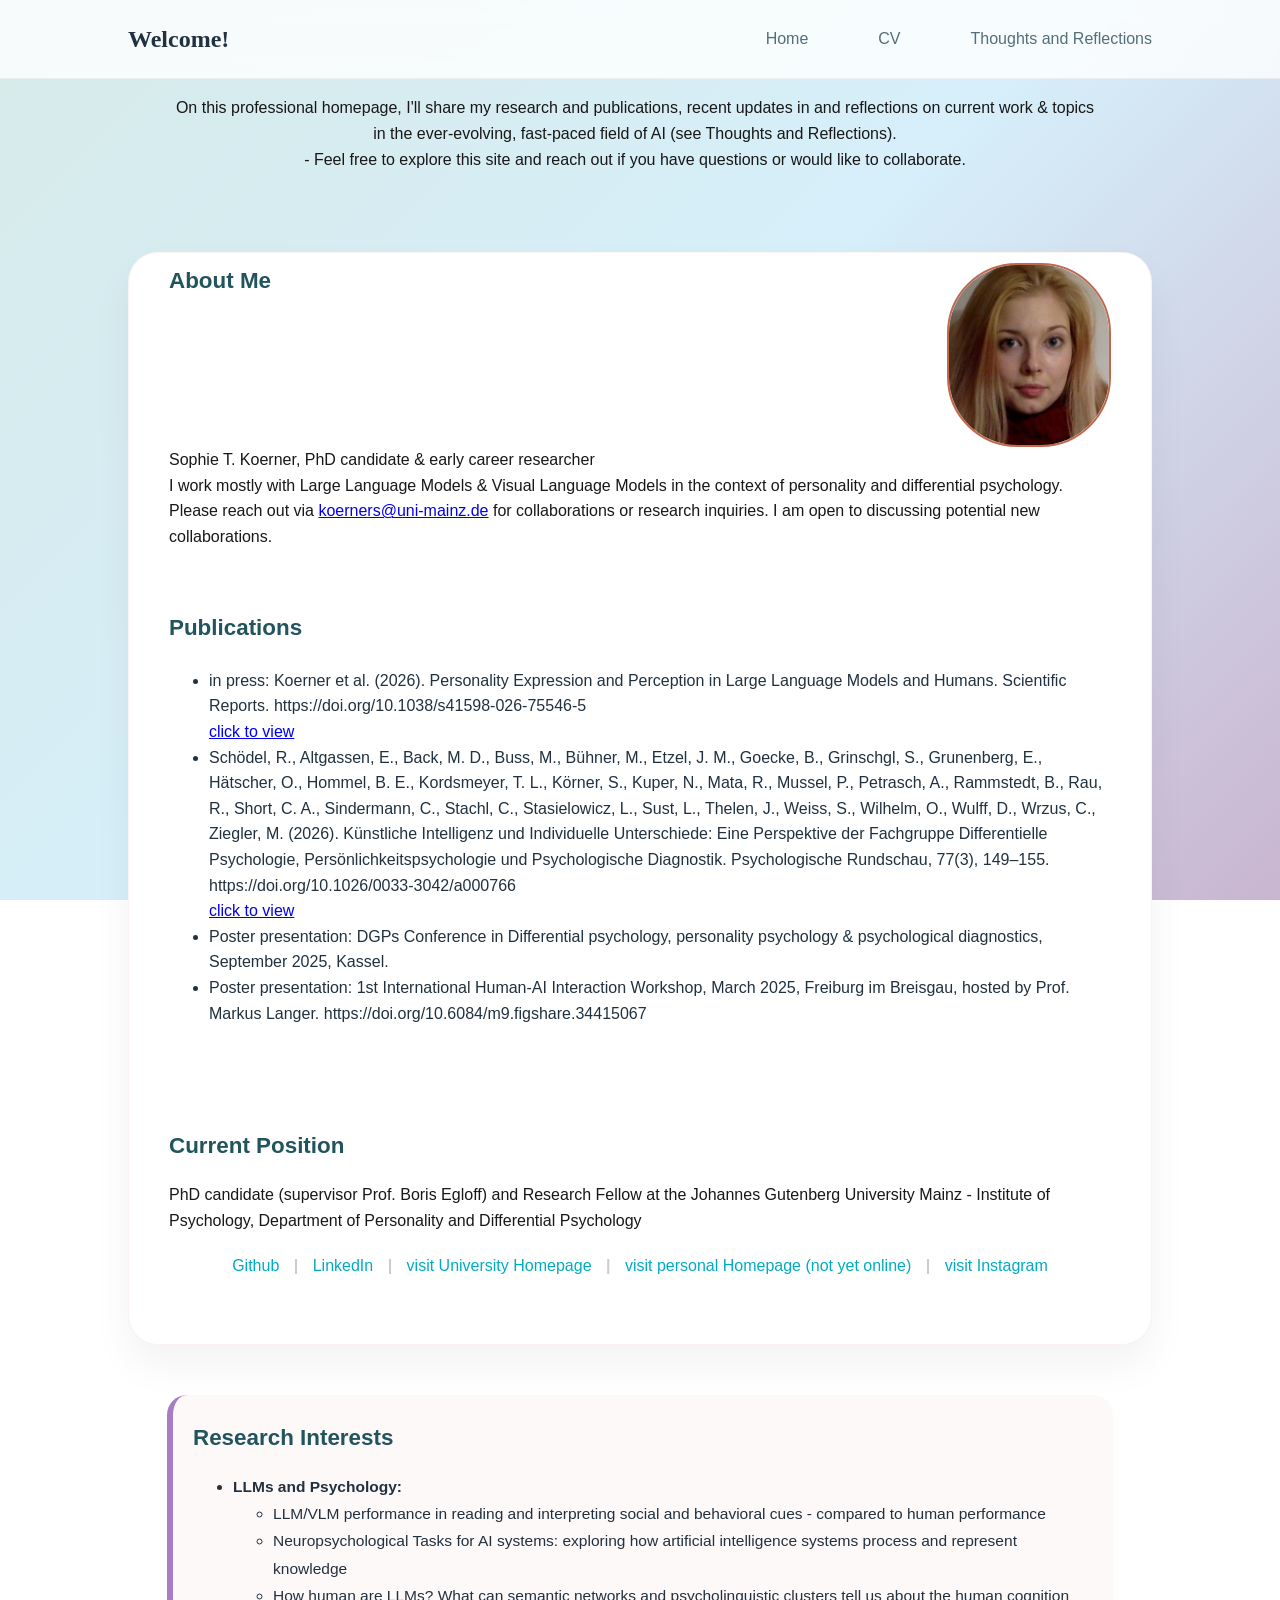
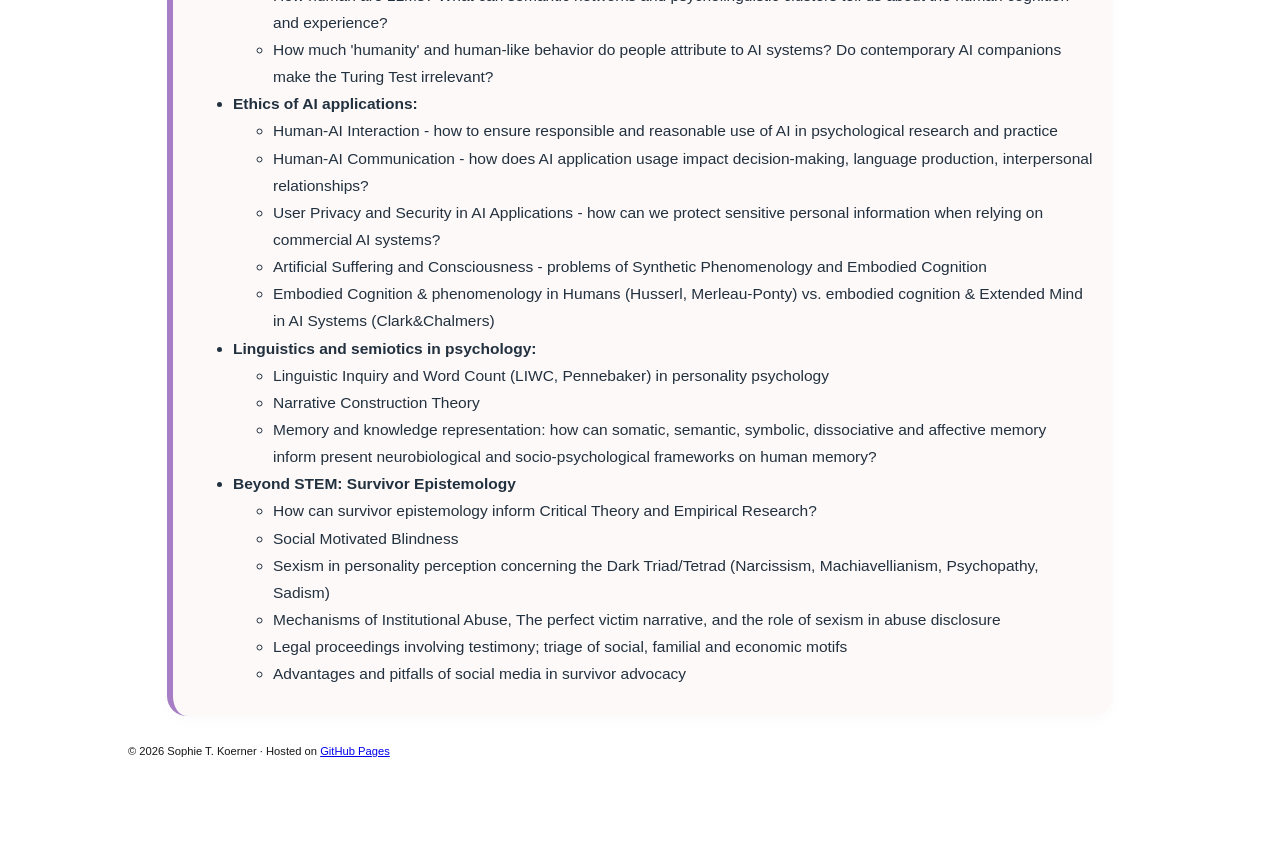
==== index.html @ 5c8da862 "Move footer inside the main container div" ====
<!doctype html>
<html lang="en">
<head>
    <link rel="stylesheet" href="style.css">
	<meta charset="utf-8">
	<meta name="viewport" content="width=device-width, initial-scale=1">
	<title>Vita</title>
</head>

<body>
	<nav class="navbar">
    <div class="nav-logo">Welcome!</div>
    <ul class="nav-links">
        <li><a href="index.html">Home</a></li>
        <li><a href="cv.html">CV</a></li>
        <li><a href="blog.html">Thoughts and Reflections</a></li>
    </ul>
</nav>

<p>On this professional homepage, I'll share my research and publications, recent updates in and reflections on current work & topics <br>
     in the ever-evolving, fast-paced field of AI (see Thoughts and Reflections).<br>
		- Feel free to explore this site and reach out if you have questions or would like to collaborate.</p>



<div class="hero-section">
  <div class="my-card">

    <!-- Zeile: "About Me" links, Foto rechts -->
    <div class="about-header">
      <h2>About Me</h2>
      <img src="images/passfoto2020.jpg" alt="Picture Sophie T. Koerner" class="profile-pic">
    </div>

    <!-- Text klebt direkt unter dem Foto -->
    <p class="about-text">
      Sophie T. Koerner, PhD candidate &amp; early career researcher<br>
      I work mostly with Large Language Models & Visual Language Models in the
      context of personality and differential psychology. Please reach out via
      <a href="mailto:koerners@uni-mainz.de">koerners@uni-mainz.de</a> for collaborations or
      research inquiries. I am open to discussing potential new collaborations.
    </p>



<div class="hero-flex">

 <!--<tiny-text> Note: for personal and artistic endeavors, see my personal website (link below) <tiny-text> </p> -->
		</div>
	</p>
	<!-- Hyperlinks with URLs -->
	 <h3>Publications</h3>
        <ul>
            <li>in press: Koerner et al. (2026). Personality Expression and Perception in Large Language Models and Humans. Scientific Reports. https://doi.org/10.1038/s41598-026-75546-5 </li><a href="https://doi.org/10.1038/s41598-026-75546-5"> click to view</a>
            <li>Schödel, R., Altgassen, E., Back, M. D., Buss, M., Bühner, M., Etzel, J. M., Goecke, B., Grinschgl, S., Grunenberg, E., Hätscher, O., Hommel, B. E., Kordsmeyer, T. L., Körner, S., Kuper, N., Mata, R., Mussel, P., Petrasch, A., Rammstedt, B., Rau, R., Short, C. A., Sindermann, C., Stachl, C., Stasielowicz, L., Sust, L., Thelen, J., Weiss, S., Wilhelm, O., Wulff, D., Wrzus, C., Ziegler, M. (2026). Künstliche Intelligenz und Individuelle Unterschiede: Eine Perspektive der Fachgruppe Differentielle Psychologie, Persönlichkeitspsychologie und Psychologische Diagnostik. Psychologische Rundschau, 77(3), 149–155. https://doi.org/10.1026/0033-3042/a000766</li><a href="https://doi.org/10.1026/0033-3042/a000766"> click to view</a>
			<li>Poster presentation: DGPs Conference in Differential psychology, personality psychology & psychological diagnostics, September 2025, Kassel.</li>
	        <li>Poster presentation: 1st International Human-AI Interaction Workshop, March 2025, Freiburg im Breisgau, hosted by Prof. Markus Langer. https://doi.org/10.6084/m9.figshare.34415067</li>
    </ul>

          <element class="hero-section">
            <h2>Current Position</h2>
            <p>PhD candidate (supervisor Prof. Boris Egloff) and Research Fellow at the Johannes Gutenberg University Mainz - Institute of Psychology, Department of Personality and Differential Psychology</p>
     <div class="social-links">
	 <a href="https://github.com/sophstudies">Github</a>
     <span class="separator">|</span>
	 <a href="https://de.linkedin.com/in/sophie-körner-10763835b">LinkedIn</a>
     <span class="separator">|</span>
	 <a href="https://www.ppd.psychologie.uni-mainz.de/personen/sophie-koerner/">visit University Homepage</a>
     <span class="separator">|</span>
	 <a href="personalMM.html">visit personal Homepage (not yet online)</a>
     <span class="separator">|</span>
	<a href="https://www.instagram.com/soph_t.k/">visit Instagram</a>
    </div>
		</div>
            <div class="section-3">
    <h2>Research Interests</h2>
    <ul>
        <!-- ITEM 1 -->
        <li>
            <strong>LLMs and Psychology:</strong>
            <ul>
                <li>LLM/VLM performance in reading and interpreting social and behavioral cues - compared to human performance</li>
                <li>Neuropsychological Tasks for AI systems: exploring how artificial intelligence systems process and represent knowledge</li>
                <li>How human are LLMs? What can semantic networks and psycholinguistic clusters tell us about the human cognition and experience?</li>
                <li>How much 'humanity' and human-like behavior do people attribute to AI systems? Do contemporary AI companions make the Turing Test irrelevant?</li>
            
                </li> <!-- This closes the "LLMs and Psychology" item AFTER the sub-list -->
            </ul>
        <!-- ITEM 2 -->
        <li>
            <strong>Ethics of AI applications:</strong>
            <ul>
                <li>Human-AI Interaction - how to ensure responsible and reasonable use of AI in psychological research and practice</li>
                <li>Human-AI Communication - how does AI application usage impact decision-making, language production, interpersonal relationships?</li>
                <li>User Privacy and Security in AI Applications - how can we protect sensitive personal information when relying on commercial AI systems?</li>
                <li>Artificial Suffering and Consciousness - problems of Synthetic Phenomenology and Embodied Cognition</li>
                <li>Embodied Cognition & phenomenology in Humans (Husserl, Merleau-Ponty) vs. embodied cognition & Extended Mind in AI Systems (Clark&Chalmers)</li>

            </ul>
        </li>

        <!-- ITEM 3 -->
        <li>
            <strong>Linguistics and semiotics in psychology:</strong>
            <ul>
                <li>Linguistic Inquiry and Word Count (LIWC, Pennebaker) in personality psychology</li>
                <li>Narrative Construction Theory</li>
                <li>Memory and knowledge representation: how can somatic, semantic, symbolic, dissociative and affective memory inform present neurobiological and socio-psychological frameworks on human memory?</li>
            
            </ul>
        </li>

        <!-- ITEM 3 -->
        <li>
            <strong>Beyond STEM: Survivor Epistemology</strong>
            <ul>
                <li>How can survivor epistemology inform Critical Theory and Empirical Research?</li>
                <li>Social Motivated Blindness</li>
                <li>Sexism in personality perception concerning the Dark Triad/Tetrad (Narcissism, Machiavellianism, Psychopathy, Sadism)</li>
                <li>Mechanisms of Institutional Abuse, The perfect victim narrative, and the role of sexism in abuse disclosure</li>
                <li>Legal proceedings involving testimony; triage of social, familial and economic motifs</li>
                <li>Advantages and pitfalls of social media in survivor advocacy</li>
            </ul>
        </li>
    </ul>
</div>
	<footer>
  <p class="tiny">© 2026 Sophie T. Koerner · Hosted on <a href="https://pages.github.com" target="_blank">GitHub Pages</a></p>
</footer>
</div>
</body>
</html>
---- style.css ----
/* Global Setup */
body {
    margin: 0;
    padding: 0;
    text-align: justify;
    font-family: 'Inter', 'Segoe UI', Roboto, sans-serif;
    /* because we want a bright, professional, soft gradient */
    background: linear-gradient(135deg, #d7eae9 0%, #d6effa 50%, #c9b5d0 100%);
    background-attachment: fixed;
    color: #22313f;
    line-height: 1.6;
}
/* The Navbar Container */
.navbar {
    display: flex;
    justify-content: space-between;/* logo on left, links on tzhe right */
    align-items: center;
    padding: 20px 10%;
    background: rgba(255, 255, 255, 0.8);
    backdrop-filter: blur(10px);
    position: sticky;/* Keep menu at top when scroll */
    top: 0;
    z-index: 1000;
    border-bottom: 1px solid rgba(0,0,0,0.05);
}


.nav-logo {
    font-family: 'Georgia', serif;
    font-size: 1.5rem;
    font-weight: bold;
}

/* Homebar, the Links-List */

.nav-links {
    list-style: none;/* removes bullet points */
    display: flex;/* makes list horizontal */
    gap: 50px;
}

.nav-links a {
    text-decoration: none;
    color: #546e7a;
    font-weight: 500;
    transition: color 0.3s;/* make hover-color-change smooth */
}

.nav-links a:hover {
    color: #00acc1; /* bright turquoise accent */
}
.nav-links {
    list-style: none; /* removes bullet points */
    display: flex;    /* makes list horizontal */
    margin: 0;
    padding: 0;
}

.nav-links li {
    margin-left: 20px;
}

h1 {
    color: #1c2f41;
    font-size: 1.5rem;
    text-align: center;
    margin-bottom: 10px;
    margin-right: 10px
}

p {
    font-size: 1.0rem;
    color: #191717;
    text-align: center;
    margin-bottom: 10px;
    margin-right: 10px
}
/* The Main >Hero Section< ("Vita"Introduction) */
.hero-section {
    text-align: left;
    padding: 70px 10%;
}
.hero-section p {
    font-size: 0.8 rem;
    color: #191717;
    text-align: left;
    margin-bottom: 10px;
    margin-right: 10px
}
.hero-section tiny-text {
    text-align: left;
    font-size: 0.7rem;
    font-style: italic; /* use px for exact size or 0.7rem for relative size */
    color: #544848;     /* Optional: making it lighter often helps small text look better-not a must */
}
.hero-section h1 {
    font-size: 3.5rem;
    font-family: 'Georgia', serif;
    text-align: left;
    color: #392879; /* deep Violet-Blue */
    margin-bottom: 10px;
}

.hero-section .subtitle {
    font-size: 1.4rem;
    color: #455a64;
    margin-bottom: 40px;
    font-weight: 300;
}

/* The Professional Card (my own Home Card) */
.my-card {
    background: white;
    position: relative;          /* Bezugsrahmen – ergänzen */
    max-width: 1000px;
    margin: 0 auto 50px auto; /*centered for->main focus<- */
    padding: 40px;
    border-radius: 30px;
    box-shadow: 0 20px 40px rgba(0,0,0.05,0.05);
    border: 1px solid rgba(250, 239, 239, 0.8);
    text-align: left;
}

.social-links {
    text-align: center;
    margin-top: 20px;
}
.social-links a {
    text-decoration: none;
    margin: 0 10px;
    color: #00acc1;
}
.separator {
    color: #ccc;
    font-weight: bold;
}

/* Section Headings (ie "Curriculum Vitae") */
h2 {
    font-size: 1.4rem;
    color: #134953f0; /* turquoise dark */
    text-align: left;
    margin-top: 60px;
}
h3 {
    font-size: 1.4rem;
    color: #134953f0; /* turquoise dark */
    text-align: left;
    margin-top: 60px;
}




/* CV Lists + Sections */
.section {
    background: rgba(254, 245, 245, 0.6);
    background-image: radial-gradient(to bottom, rgba(254, 245, 245, 0.6), #f0bd9d);
    max-width: 900px;
    margin: 10px auto;
    padding: 12px 20px;       /* REDUCED: First number (12px) fixes the top/bottom empty space */
    text-align: left;
    border-radius: 20px;
    border-left: 6px solid #a77ec6; 
    box-shadow: 0 5px 15px rgba(0,0,0,0.02);
    font-size: 0.95rem;       /* SMALLER: Makes text slightly smaller */
    line-height: 1.3;         /* TIGHTER: Reduces the gap between lines of text */
}

.section-2 {
    background: rgba(238, 232, 231, 0.509);
    max-width: 900px;
    margin: 10px auto;
    padding: 12px 20px;       /* REDUCED: Matches section for consistency */
    text-align: left;
    border-radius: 20px;
    border-left: 6px solid #d6c0e7; 
    box-shadow: 0 5px 15px rgba(0,0.07,0.07,0.07);
    font-size: 0.95rem;       /* SMALLER: Matches section */
    line-height: 1.4;         /* TIGHTER: Matches section */
}

.section-3 {
    background: rgba(254, 245, 245, 0.6);
    background-image: radial-gradient(to bottom, rgba(237, 212, 209, 0.629), #9f5d41);
    max-width: 900px;
    margin: 10px auto;
    padding: 13px 20px;       /* REDUCED: First number (13px) fixes the top/bottom empty space */
    text-align: left;
    border-radius: 20px;
    border-left: 6px solid #a77ec6; 
    box-shadow: 0 5px 15px rgba(0,0,0,0.02);
    font-size: 0.97rem;       /* SMALLER: Makes text slightly smaller */
    line-height: 1.75;         /* TIGHTER: Reduces the gap between lines of text */
}

/* This targets lists in BOTH section and section-2 */
.section li, .section-2 li {
    padding: 5px 0;           /* REDUCED: Changes 10px to 5px to stop lists from feeling "blown out" */
    border-bottom: 1px solid rgba(0,0,0,0.05);
    color: #333;
}

.section li:last-child, .section-2 li:last-child, section-3 li:last-child {
    border-bottom: none;
}

/* CV sections top-space fixed: remove default top spacing from headings inside sections */
.section h1, .section h2, .section h3, .blog-post h1, .blog-post h2, .blog-post h3,
.section-2 h1, .section-2 h2, .section-3 h2, .section-2 h3, .blog-date p {
    margin-top: 10px;           /* reduces the empty space at the very top */
    padding-top: 0;          /* Ensures NO extra padding is sneaking in */
    margin-bottom: 10px;     /* keeps a small, clean gap, before the text starts */
}

/* Professional Buttons */
.btn-primary {
    background-color: #00acc1; /* turquoise */
    color: white;
    padding: 12px 25px;
    border-radius: 50px;
    text-decoration: none;
    font-weight: bold;
    display: inline-block;
    transition: transform 0.2s, box-shadow 0.2s;
    box-shadow: 0 4px 15px rgba(0, 172, 193, 0.3);
}

.btn-primary:hover {
    transform: translateY(-3px);
    box-shadow: 0 6px 20px rgb(255, 255, 255);
}
.profile-pic {
    width: 140px;           /* fixed size */
    height: 140px;          /* keep height + width the same for a perfect circle */
    flex-shrink: 0;          /* CRITICAL: Stops the image from becoming an oval/squashed */
    object-fit: cover;      /* prevents the image from stretching */
    border-radius: 50%;     /* makes the image a perfect neat circle! */
    border: 2.5px solid #ac6648;
    margin-left: auto;  /*  shoves pic Bild to the right */
    align-self: flex-start;  /* Klebt das Bild oben fest */
}




.profile-container {
    display: flex;
    flex-direction: row;     /* Ensures side-by-side layout */
    align-items: flex-start; /* Aligns image to the top */
    gap: 30px;               /* Space between image and text */
    width: 100%;             /* Prevents the container from breaking the card */
}


.profile-text {
    flex: 1;                 /* Tells the text to take up the remaining space */
    min-width: 0;            /* Prevents the text from pushing the box wider than the screen */
}

/* The Main Card Container */
.cv-card {
    background-color: rgba(251, 214, 202, 0.756);
    background-image: radial-gradient(to bottom, #e7c5be, #f59e79);
    width: 90%;           /* Takes up 80% of the screen width */
    max-width: 1300px;    /* But stops growing once it hits 1300px */
    padding: 40px;
    border-radius: 20px;
    box-shadow: 0 10px 30px rgba(8, 8, 8, 0.367);
    text-align: left;
}

/*  Main Name */
.cv-card h1 {
    font-size: 1.5rem;
    text-align: left;
    font-family: 'Arial', sans-serif; /*classic! */
    margin-bottom: 0;
}

.subtitle {
    text-align: center;
    font-family: Arial, sans-serif;
    color: gray;
    margin-bottom: 30px;
}

/* Subheaders (Education, Skills, etc etc.) */
.cv-card h3 {
    font-family: 'Trebuchet MS', sans-serif; /* modern, clean sans-serif font */
    color: #2c3e50;
    border-bottom: 2px solid #eee;
    padding-bottom: 5px;
    margin-top: 20px;
}

/* The Lists */
.cv-card ul {
    padding-left: 20px; /* + space for the bullets */
}

/* Targets ONLY the list items inside the nested list */
.cv-card ul ul li {
    font-size: 0.7rem;      /*  +sub-points slightly smaller */
    color: #776f6f;            /* + sub-points a lighter grey */
    font-style: italic;     /* +sub-points italic, for visual contrast */
    margin-bottom: 4px;
    scroll-margin-left: 4px;
}
.cv-card li {
    font-family: 'Verdana', sans-serif; /* readable font for lists! */
    font-size: 0.9rem;
    color: #1e1313;
    margin-bottom: 8px;
}

.tiny-text {
    font-size: 17px; /* use px for exact size or 0.7rem for relative size */
    color: #544848;     /* Optional: making it lighter often helps small text look better-not a must */
}
/*BLOG */
.blog-container {
    max-width: 800px;
    margin: 40px auto;
    padding: 0 20px;
}

.blog-post {
    background-color: rgb(229, 196, 196);
    background-image: radial-gradient(to bottom, #aa5d4e, #e3c58e);
    padding: 20px;
    border-radius: 10px;
    box-shadow: 0 4px 10px rgba(10, 6, 6, 0.316);
    margin-bottom: 30px;
}

.blog-date {
    font-size: 0.8rem;
    color: rgb(73, 72, 72);
    margin-bottom: 10px;
    text-align: right
}
.blog-date p, blog-post h2 {
    margin-top: 1px;           /* reduces the empty space at the very top */
    padding-top: 0;          /* Ensures NO extra padding is sneaking in */
    margin-bottom: 10px;     /* keeps a small, clean gap, before the text starts */
}
/* CV uses section and cv-card multiple times and references image */


/* ============================================================
   ABOUT ME – Foto neben der Überschrift, Text ohne Abstand
   ============================================================ */

/* Zeile: Überschrift links, Foto rechts */
.about-header {
  display: flex;
  justify-content: space-between;
  align-items: flex-start;
  gap: 40px;
  margin: 0;
  padding: 0;
  margin-top: -30px;           /* <- HIER: Zeile nach oben ziehen */
}


.about-header h2 {
  margin: 0;
  padding: 0;
  flex: 1 1 auto;
}

/* Größeres, abgerundet-rechteckiges Porträt */
.profile-pic {
  display: block;
  flex: 0 0 auto;
  width: 160px;              /* war ~280px im Kreis → jetzt größer */
  height: 180px;             /* Hochformat statt Quadrat */
  object-fit: cover;         /* schneidet zu, verzerrt nicht */
  border-radius: 70px;       /* Rechteck mit runden Ecken statt Kreis */
  border: 2px solid #c1694f;
  margin: 0;                 /* kein Abstand zum Text darunter */
}

/* Text sitzt direkt unter dem Foto */
.my-card .about-text {
  margin: 0;                 /* schlägt .hero-section p {margin-bottom:10px} */
  padding: 0;
  text-align: left;
  line-height: 1.6;
}
.tiny {
  font-size: 0.7rem;
  color: #aaa;
  text-align: center;
  padding: 1rem 0;
}
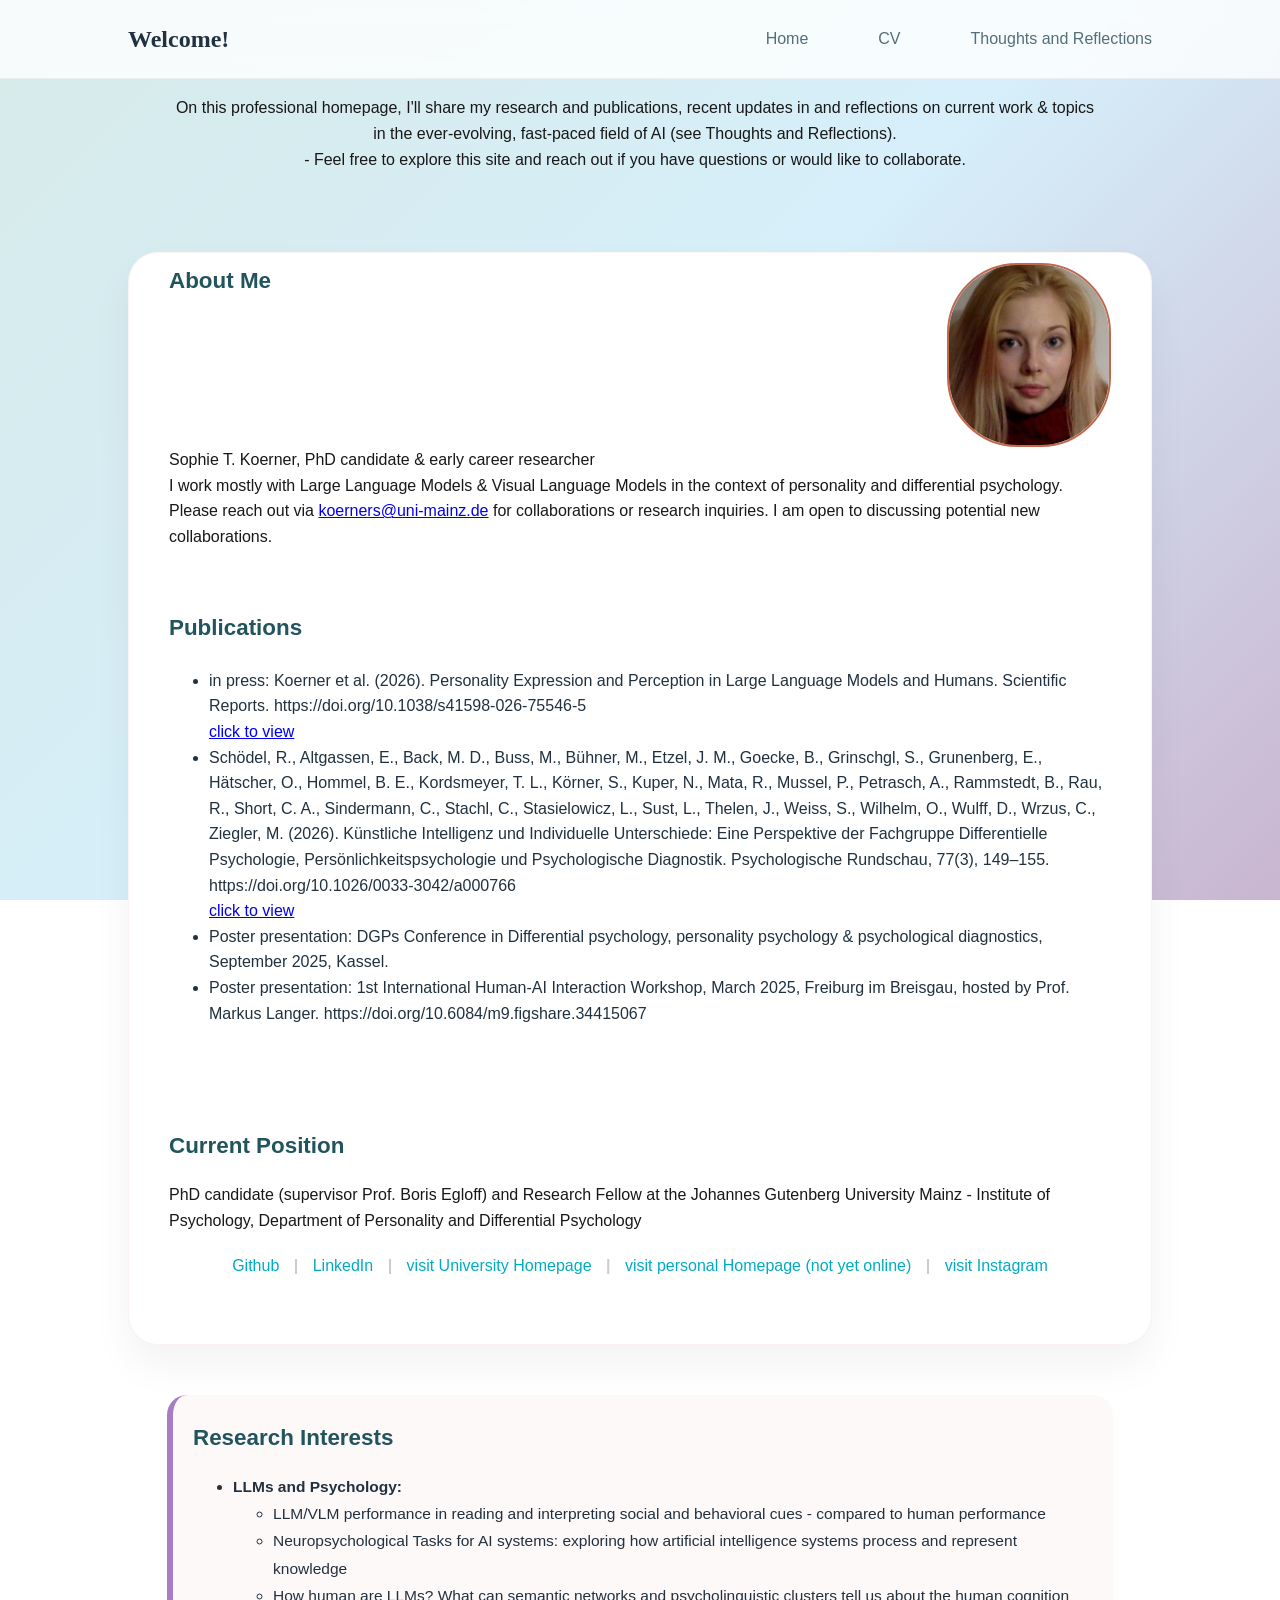
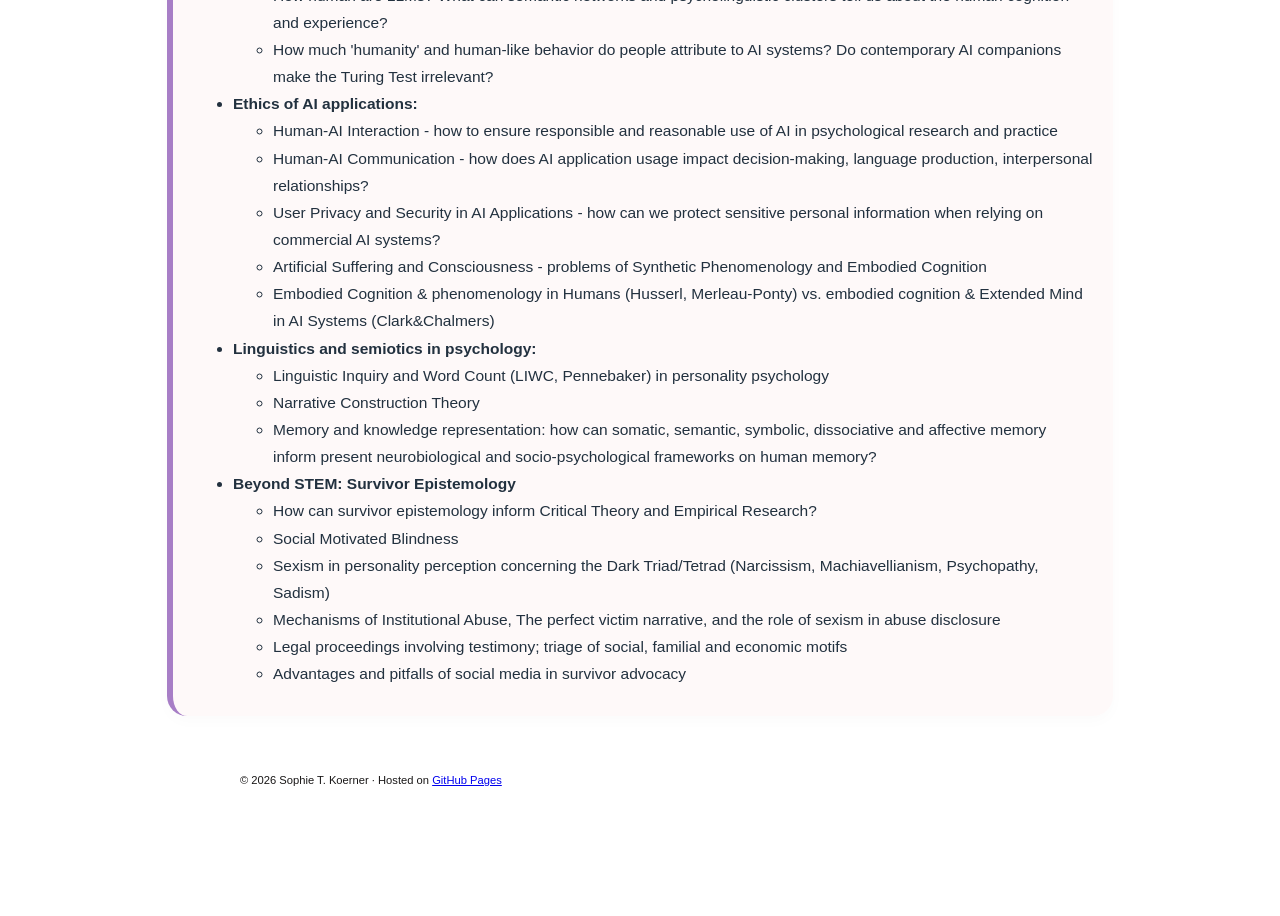
==== commit 2c31a0cc: "Wrap footer in a blog container div" ====
--- a/index.html
+++ b/index.html
@@ -124,9 +124,11 @@
         </li>
     </ul>
 </div>
-	<footer>
+	<div class ="blog-container">
+		<footer>
   <p class="tiny">© 2026 Sophie T. Koerner · Hosted on <a href="https://pages.github.com" target="_blank">GitHub Pages</a></p>
 </footer>
+	</div>
 </div>
 </body>
 </html>
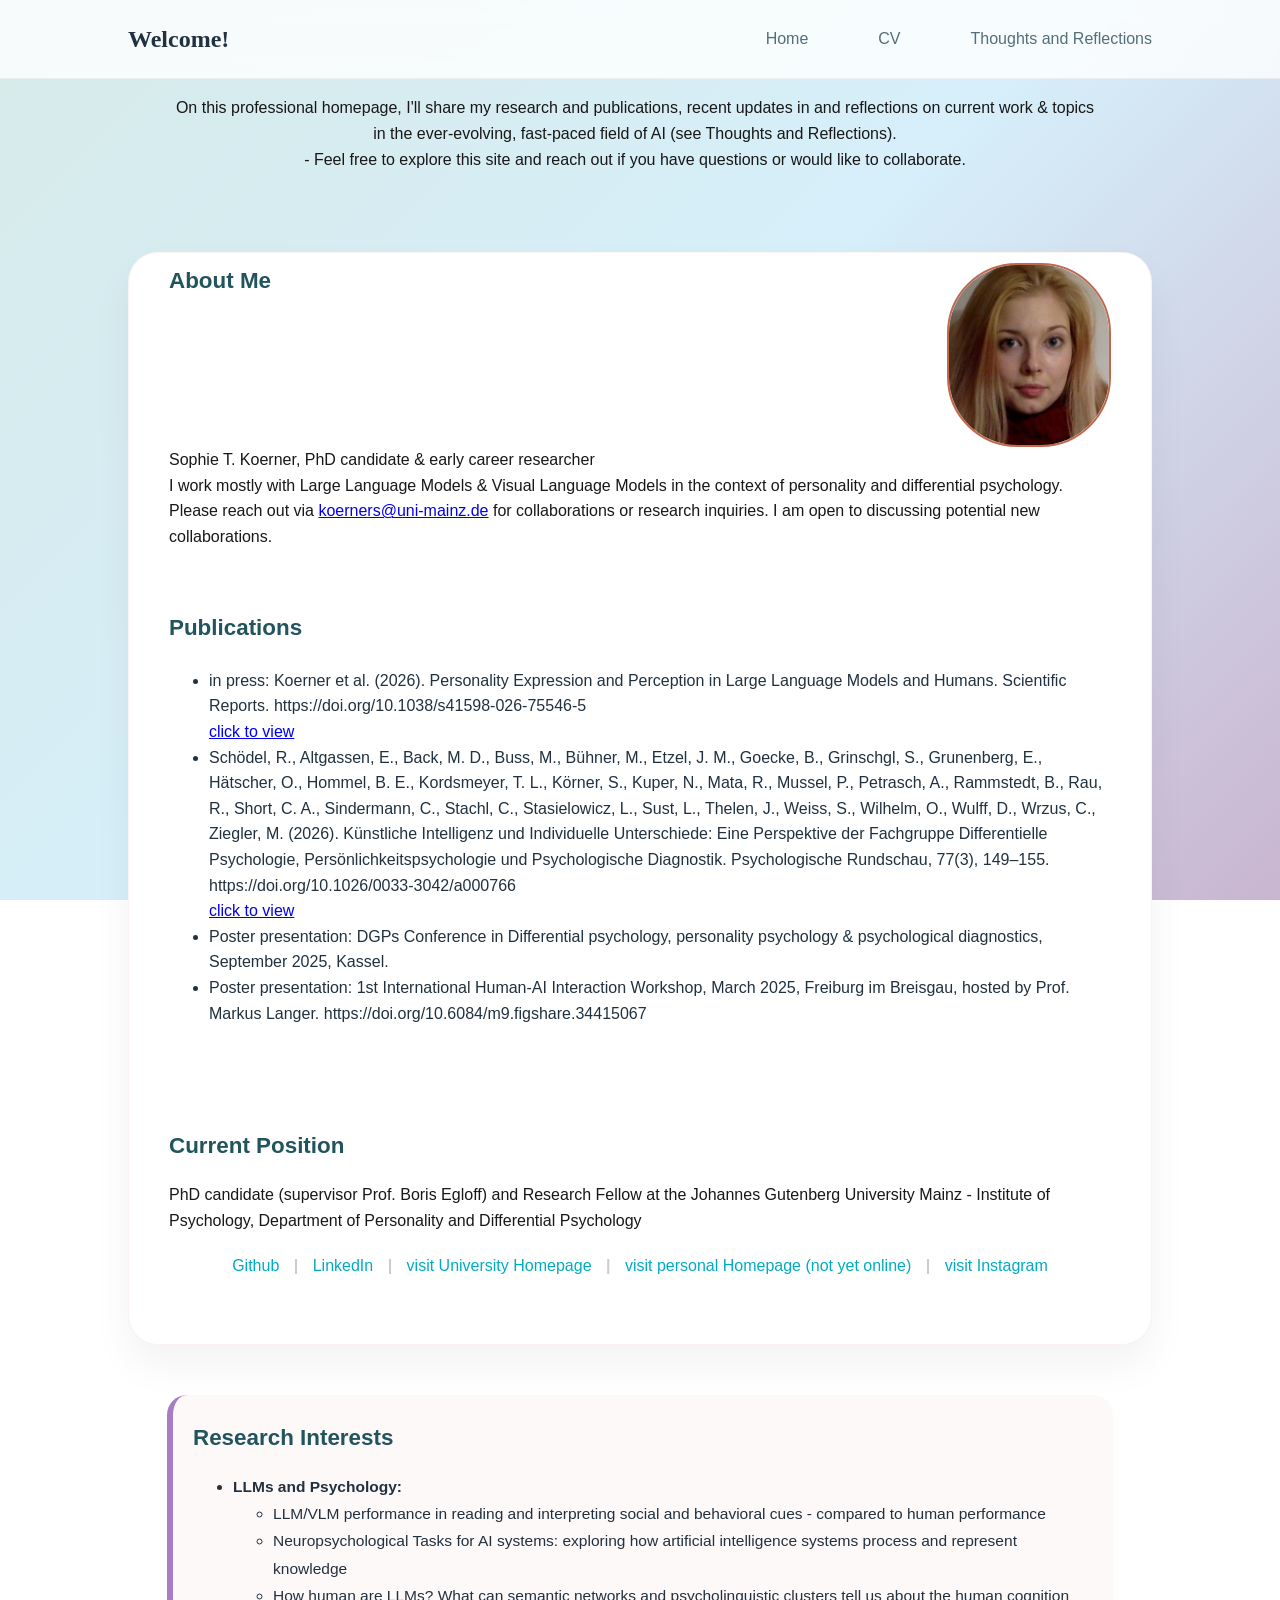
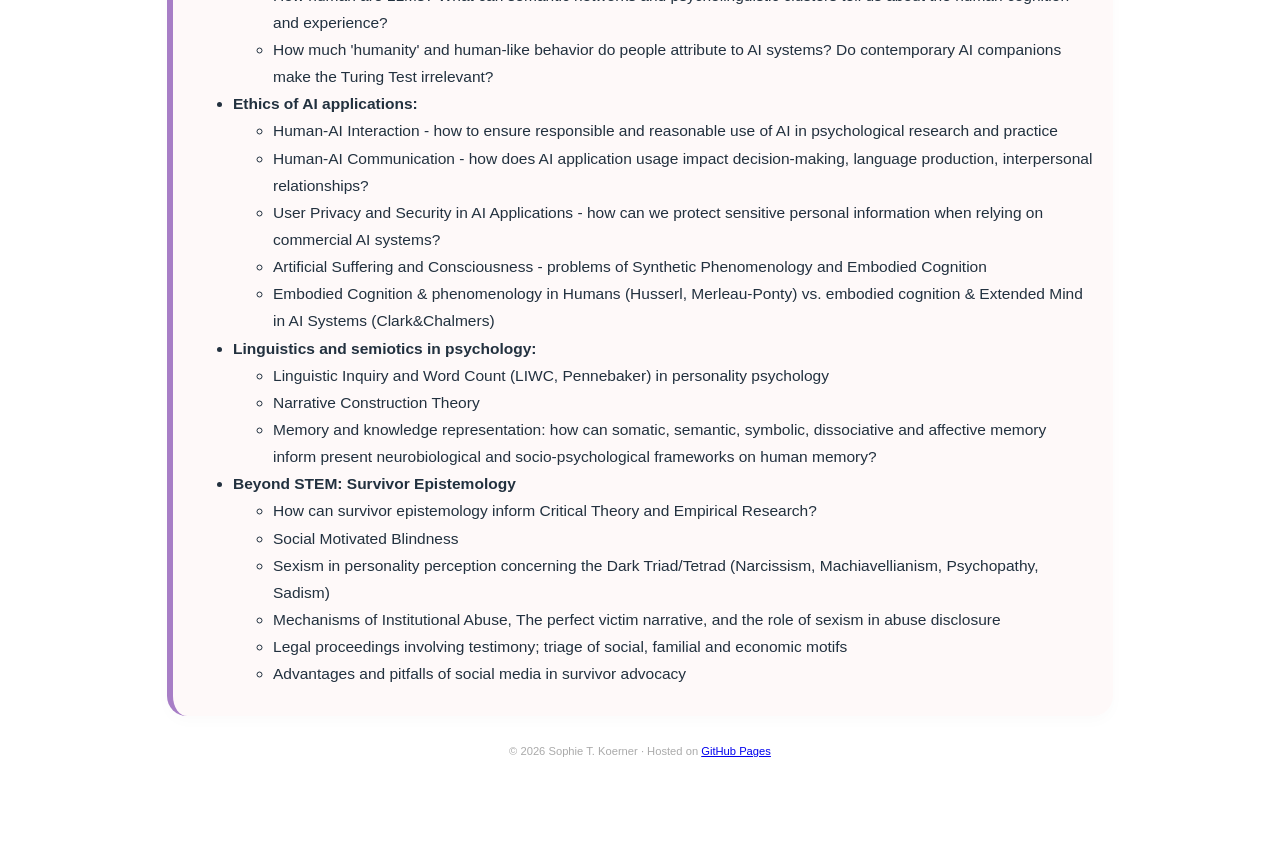
==== commit e9817b99: "Remove blog-container div from index.html Removed unnecessary blog container div from the footer sec" ====
--- a/index.html
+++ b/index.html
@@ -124,11 +124,10 @@
         </li>
     </ul>
 </div>
-	<div class ="blog-container">
 		<footer>
   <p class="tiny">© 2026 Sophie T. Koerner · Hosted on <a href="https://pages.github.com" target="_blank">GitHub Pages</a></p>
 </footer>
-	</div>
+
 </div>
 </body>
 </html>
--- a/style.css
+++ b/style.css
@@ -389,9 +389,12 @@
   text-align: left;
   line-height: 1.6;
 }
-.tiny {
+footer p.tiny {
   font-size: 0.7rem;
   color: #aaa;
   text-align: center;
   padding: 1rem 0;
-}
+  width: 100%;
+  display: block;
+}
+
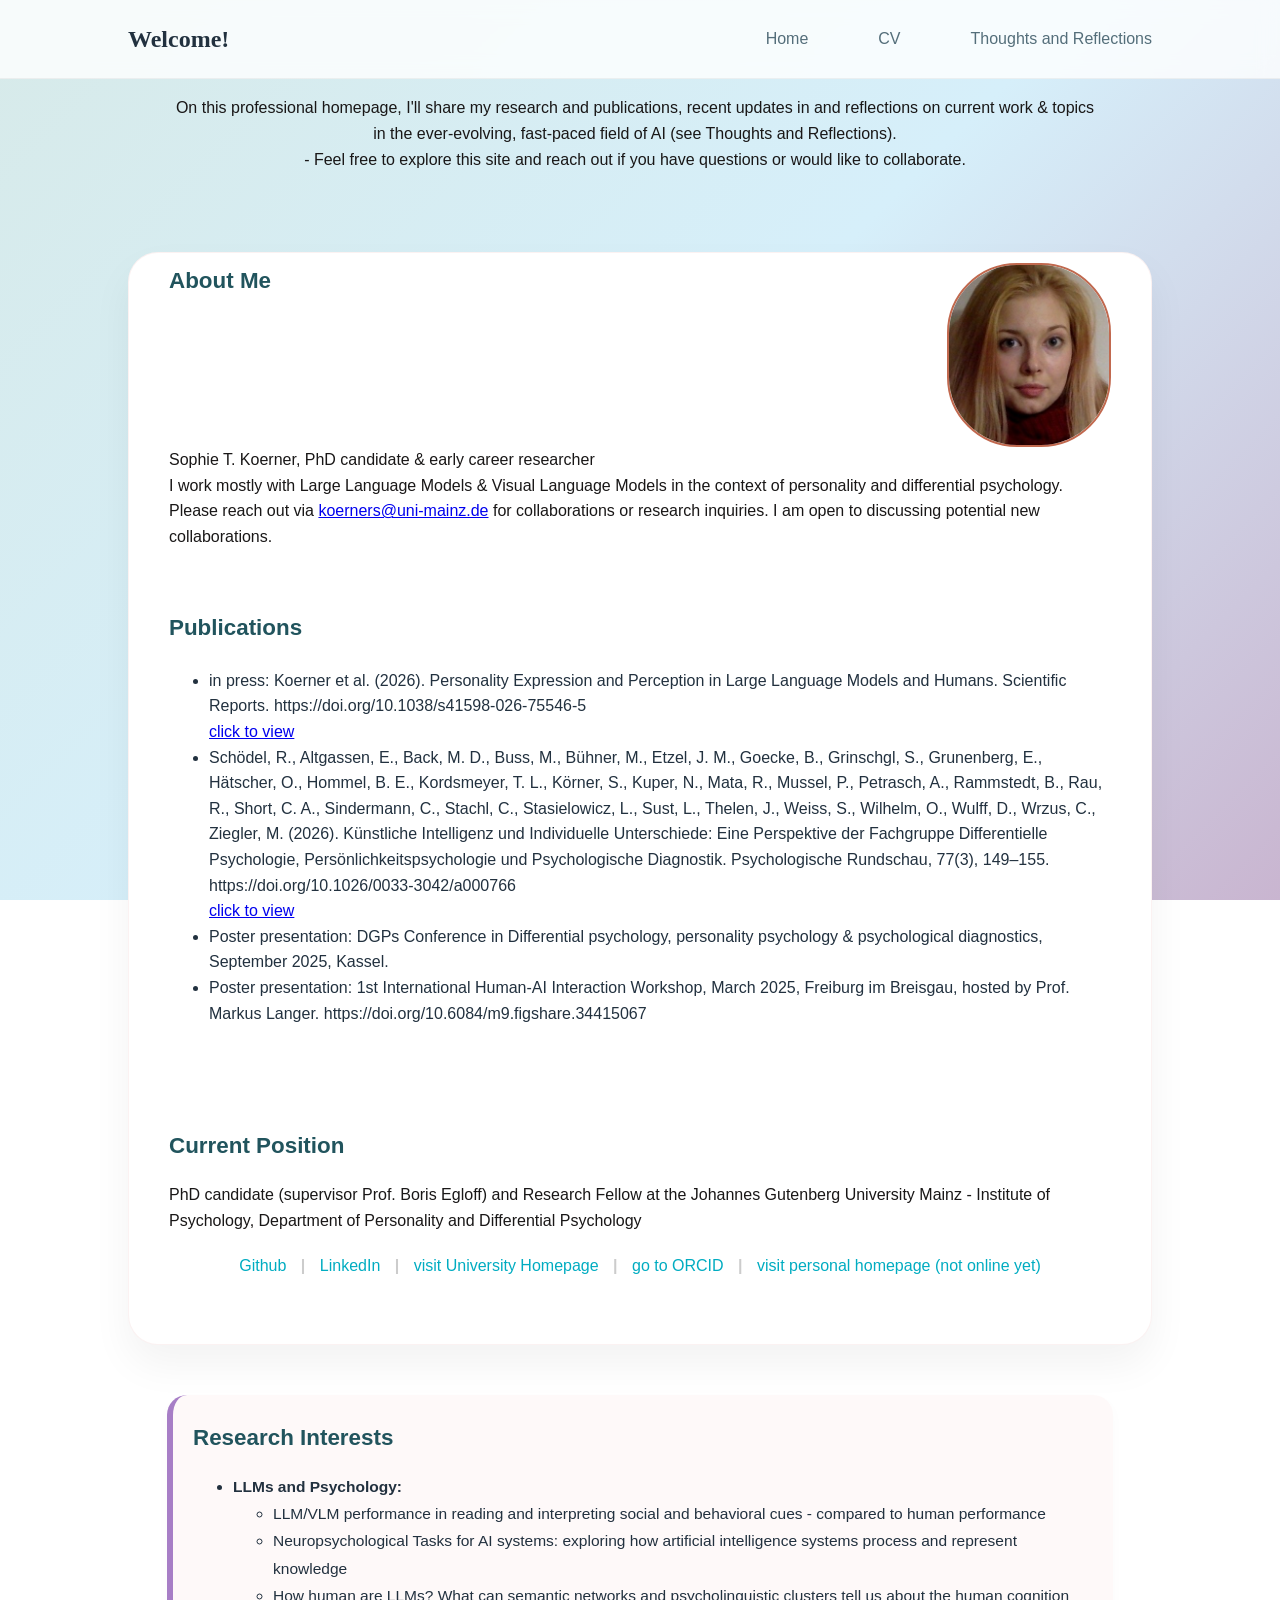
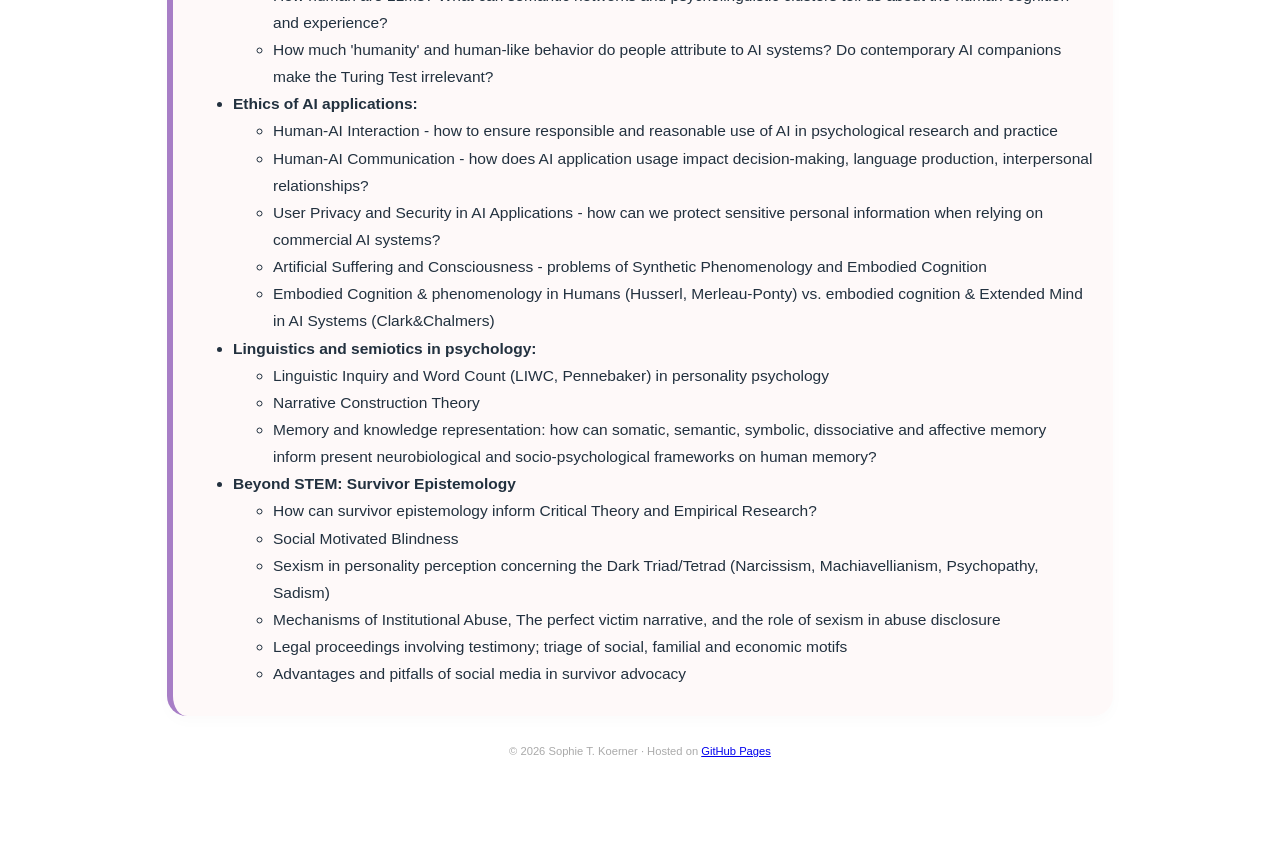
==== commit 72560dbc: "Update LinkedIn and social links in index.html" ====
--- a/index.html
+++ b/index.html
@@ -63,13 +63,13 @@
      <div class="social-links">
 	 <a href="https://github.com/sophstudies">Github</a>
      <span class="separator">|</span>
-	 <a href="https://de.linkedin.com/in/sophie-körner-10763835b">LinkedIn</a>
+	 <a href="https://www.linkedin.com/in/sophie-t-koerner-10763835b">LinkedIn</a>
      <span class="separator">|</span>
 	 <a href="https://www.ppd.psychologie.uni-mainz.de/personen/sophie-koerner/">visit University Homepage</a>
      <span class="separator">|</span>
-	 <a href="personalMM.html">visit personal Homepage (not yet online)</a>
+	 <a href="https://orcid.org/0009-0004-8719-4377">go to ORCID</a>
      <span class="separator">|</span>
-	<a href="https://www.instagram.com/soph_t.k/">visit Instagram</a>
+	 <a href="personalMM.html">visit personal homepage (not online yet)</a>
     </div>
 		</div>
             <div class="section-3">
@@ -128,6 +128,5 @@
   <p class="tiny">© 2026 Sophie T. Koerner · Hosted on <a href="https://pages.github.com" target="_blank">GitHub Pages</a></p>
 </footer>
 
-</div>
 </body>
 </html>
--- a/style.css
+++ b/style.css
@@ -389,10 +389,16 @@
   text-align: left;
   line-height: 1.6;
 }
+
+footer {
+  width: 100%;
+  text-align: center;
+}
+
 footer p.tiny {
   font-size: 0.7rem;
   color: #aaa;
-  text-align: center;
+  text-align: center !important;
   padding: 1rem 0;
   width: 100%;
   display: block;
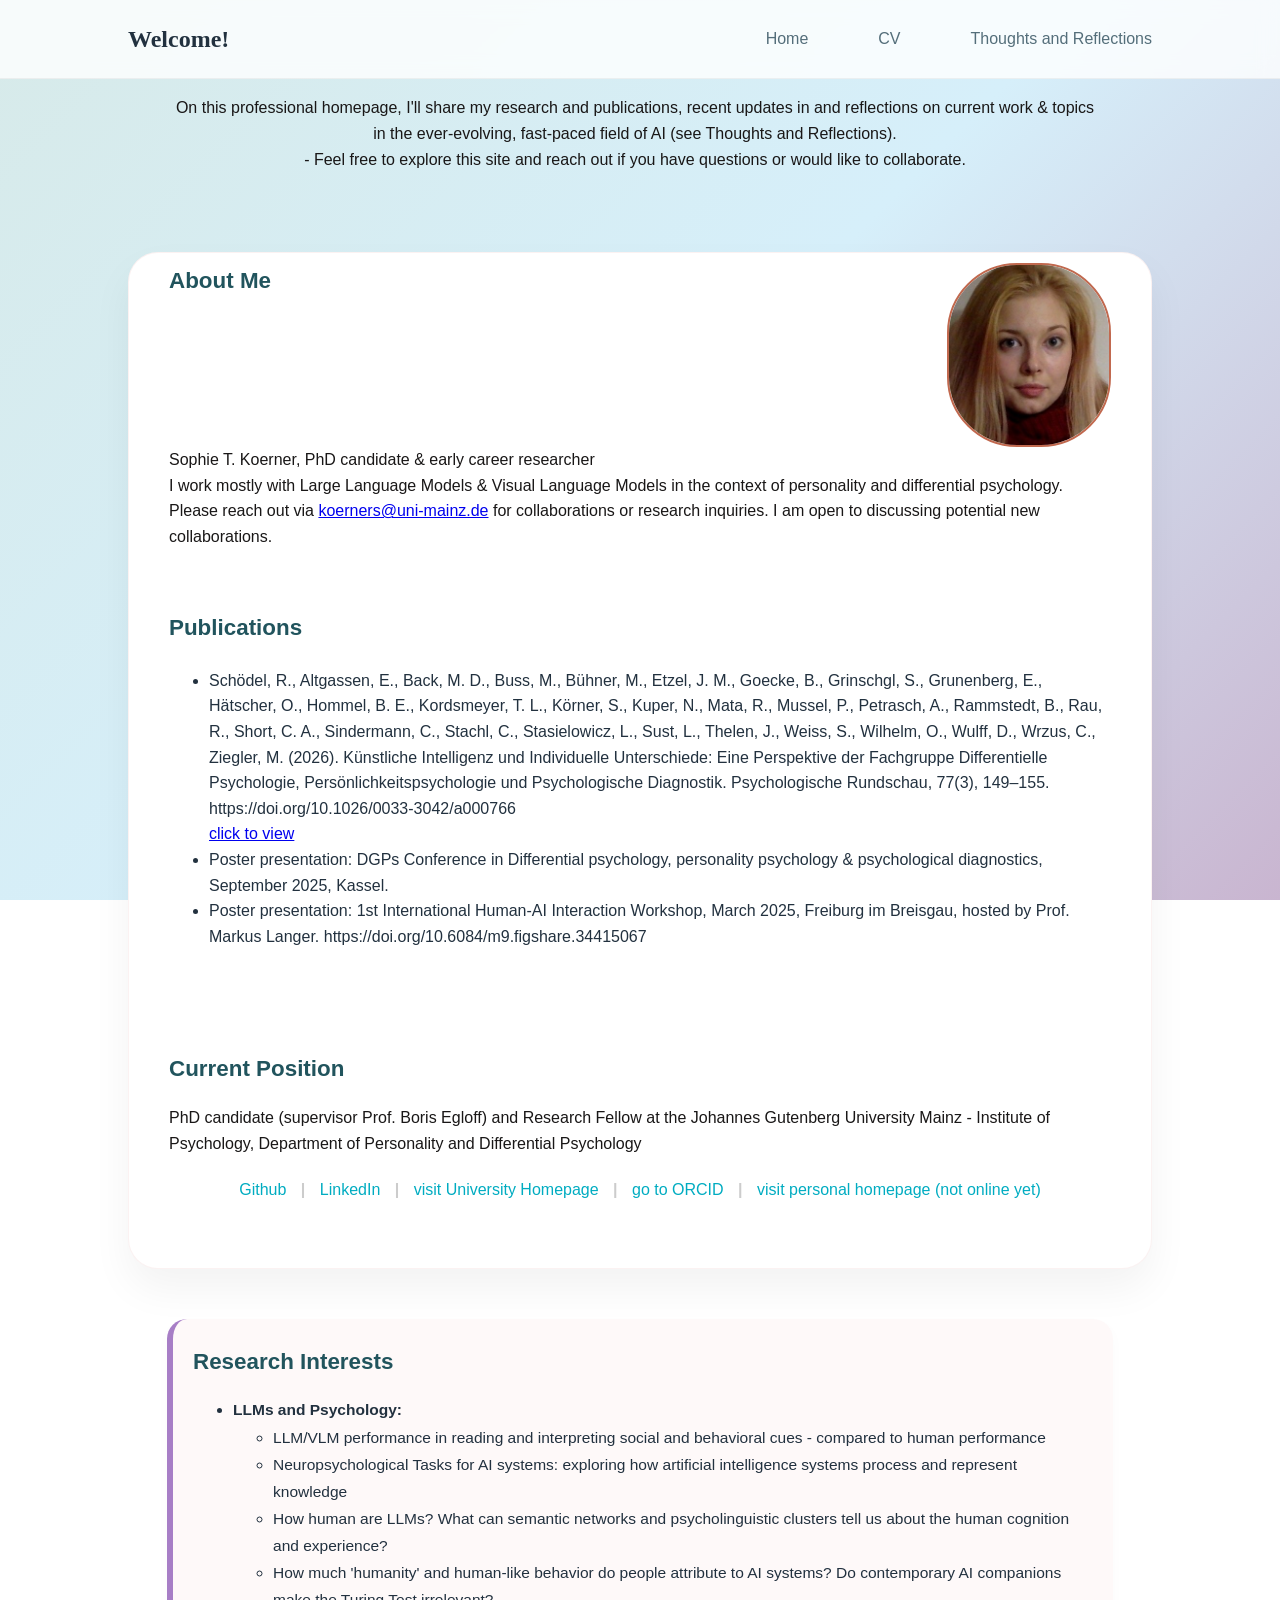
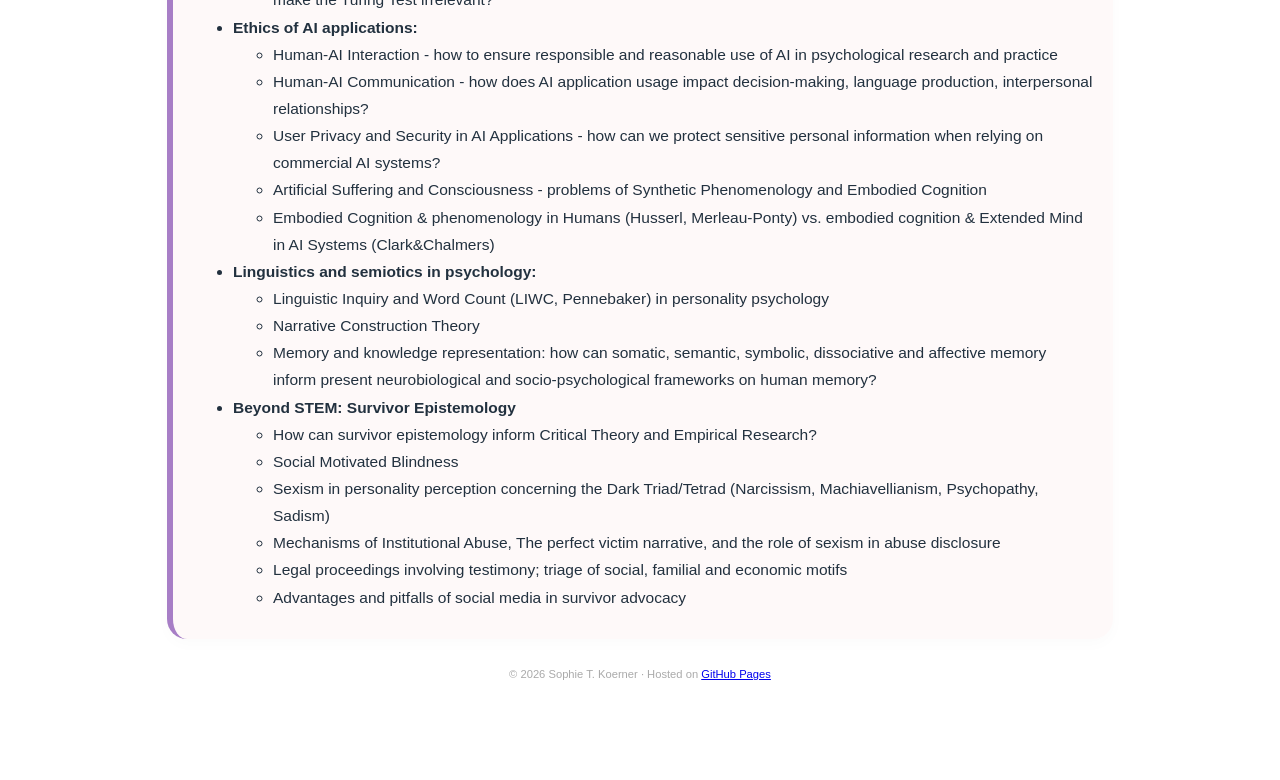
==== commit 0234d059: "Comment out in-press publication in index.html Commented out an in-press publication entry in the li" ====
--- a/index.html
+++ b/index.html
@@ -51,7 +51,7 @@
 	<!-- Hyperlinks with URLs -->
 	 <h3>Publications</h3>
         <ul>
-            <li>in press: Koerner et al. (2026). Personality Expression and Perception in Large Language Models and Humans. Scientific Reports. https://doi.org/10.1038/s41598-026-75546-5 </li><a href="https://doi.org/10.1038/s41598-026-75546-5"> click to view</a>
+       <!-- IN PRESS      <li>in press: Koerner, S. T., Egloff, B., & Osterholz, S. (2026). Personality Expression and Perception in Large Language Models and Humans. Scientific Reports. https://doi.org/10.1038/s41598-026-75546-5 </li><a href="https://doi.org/10.1038/s41598-026-75546-5"> click to view</a> -->
             <li>Schödel, R., Altgassen, E., Back, M. D., Buss, M., Bühner, M., Etzel, J. M., Goecke, B., Grinschgl, S., Grunenberg, E., Hätscher, O., Hommel, B. E., Kordsmeyer, T. L., Körner, S., Kuper, N., Mata, R., Mussel, P., Petrasch, A., Rammstedt, B., Rau, R., Short, C. A., Sindermann, C., Stachl, C., Stasielowicz, L., Sust, L., Thelen, J., Weiss, S., Wilhelm, O., Wulff, D., Wrzus, C., Ziegler, M. (2026). Künstliche Intelligenz und Individuelle Unterschiede: Eine Perspektive der Fachgruppe Differentielle Psychologie, Persönlichkeitspsychologie und Psychologische Diagnostik. Psychologische Rundschau, 77(3), 149–155. https://doi.org/10.1026/0033-3042/a000766</li><a href="https://doi.org/10.1026/0033-3042/a000766"> click to view</a>
 			<li>Poster presentation: DGPs Conference in Differential psychology, personality psychology & psychological diagnostics, September 2025, Kassel.</li>
 	        <li>Poster presentation: 1st International Human-AI Interaction Workshop, March 2025, Freiburg im Breisgau, hosted by Prof. Markus Langer. https://doi.org/10.6084/m9.figshare.34415067</li>
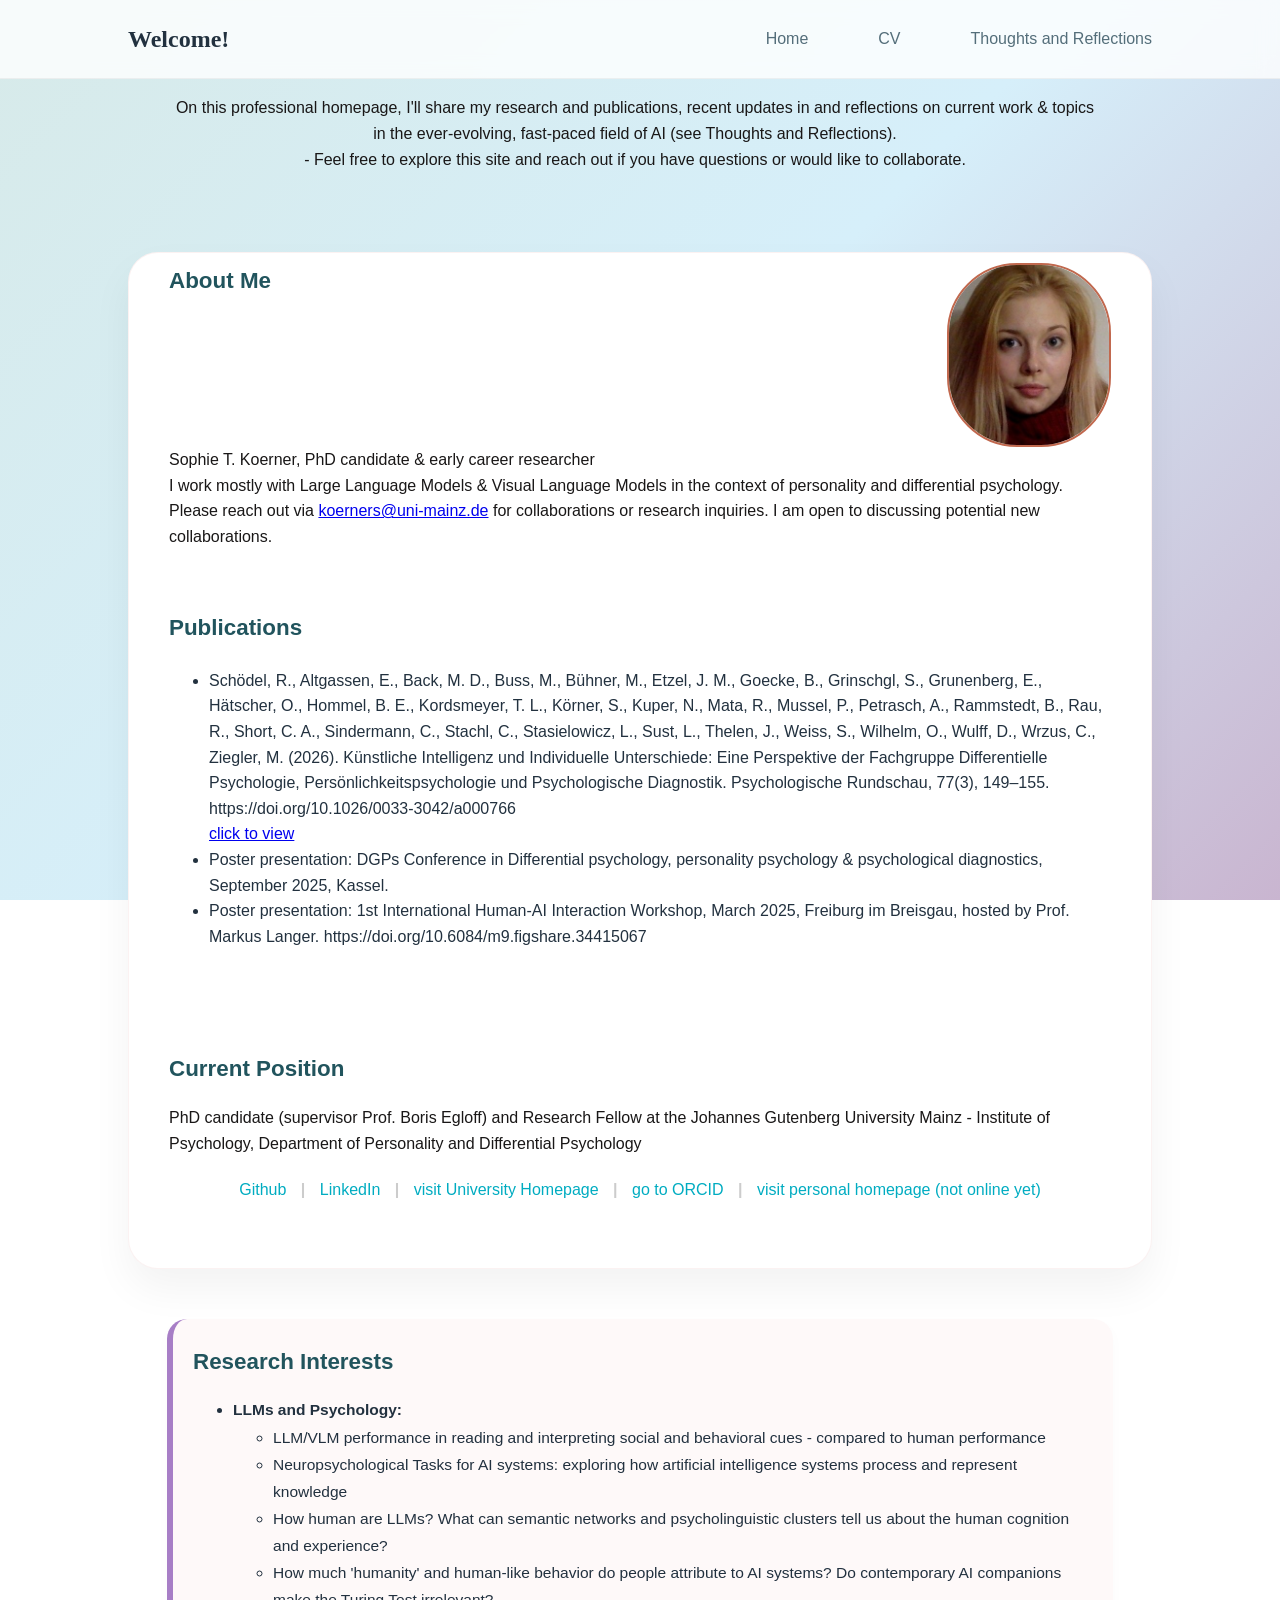
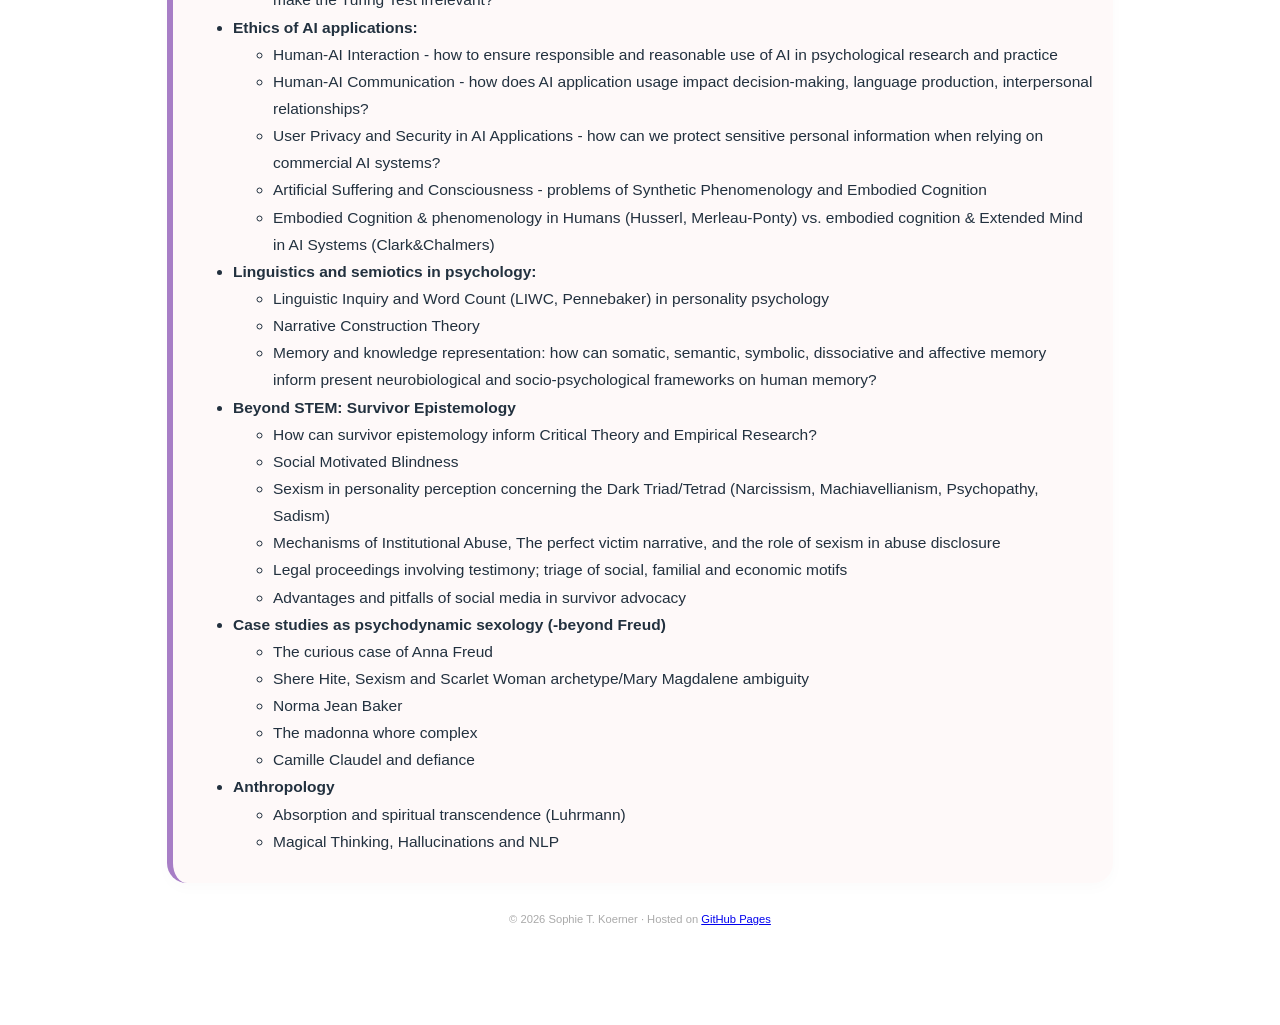
==== commit 388c2044: "Update index.html with new list items Added new items to the list in the HTML file." ====
--- a/index.html
+++ b/index.html
@@ -110,7 +110,7 @@
             </ul>
         </li>
 
-        <!-- ITEM 3 -->
+        <!-- ITEM 3 -->        
         <li>
             <strong>Beyond STEM: Survivor Epistemology</strong>
             <ul>
@@ -122,6 +122,25 @@
                 <li>Advantages and pitfalls of social media in survivor advocacy</li>
             </ul>
         </li>
+				        <!-- ITEM 4 -->
+        <li>
+            <strong>Case studies as psychodynamic sexology (-beyond Freud)</strong>
+            <ul>
+                <li>The curious case of Anna Freud</li>
+                <li>Shere Hite, Sexism and Scarlet Woman archetype/Mary Magdalene ambiguity</li>
+                <li>Norma Jean Baker</li>
+                <li>The madonna whore complex</li>
+                <li>Camille Claudel and defiance</li>
+            </ul>
+        </li>
+				<!-- ITEM 5 -->
+        <li>
+            <strong>Anthropology</strong>
+            <ul>
+                <li>Absorption and spiritual transcendence (Luhrmann)</li>
+			   <li>Magical Thinking, Hallucinations and NLP</li>
+            </ul>
+        </li>
     </ul>
 </div>
 		<footer>
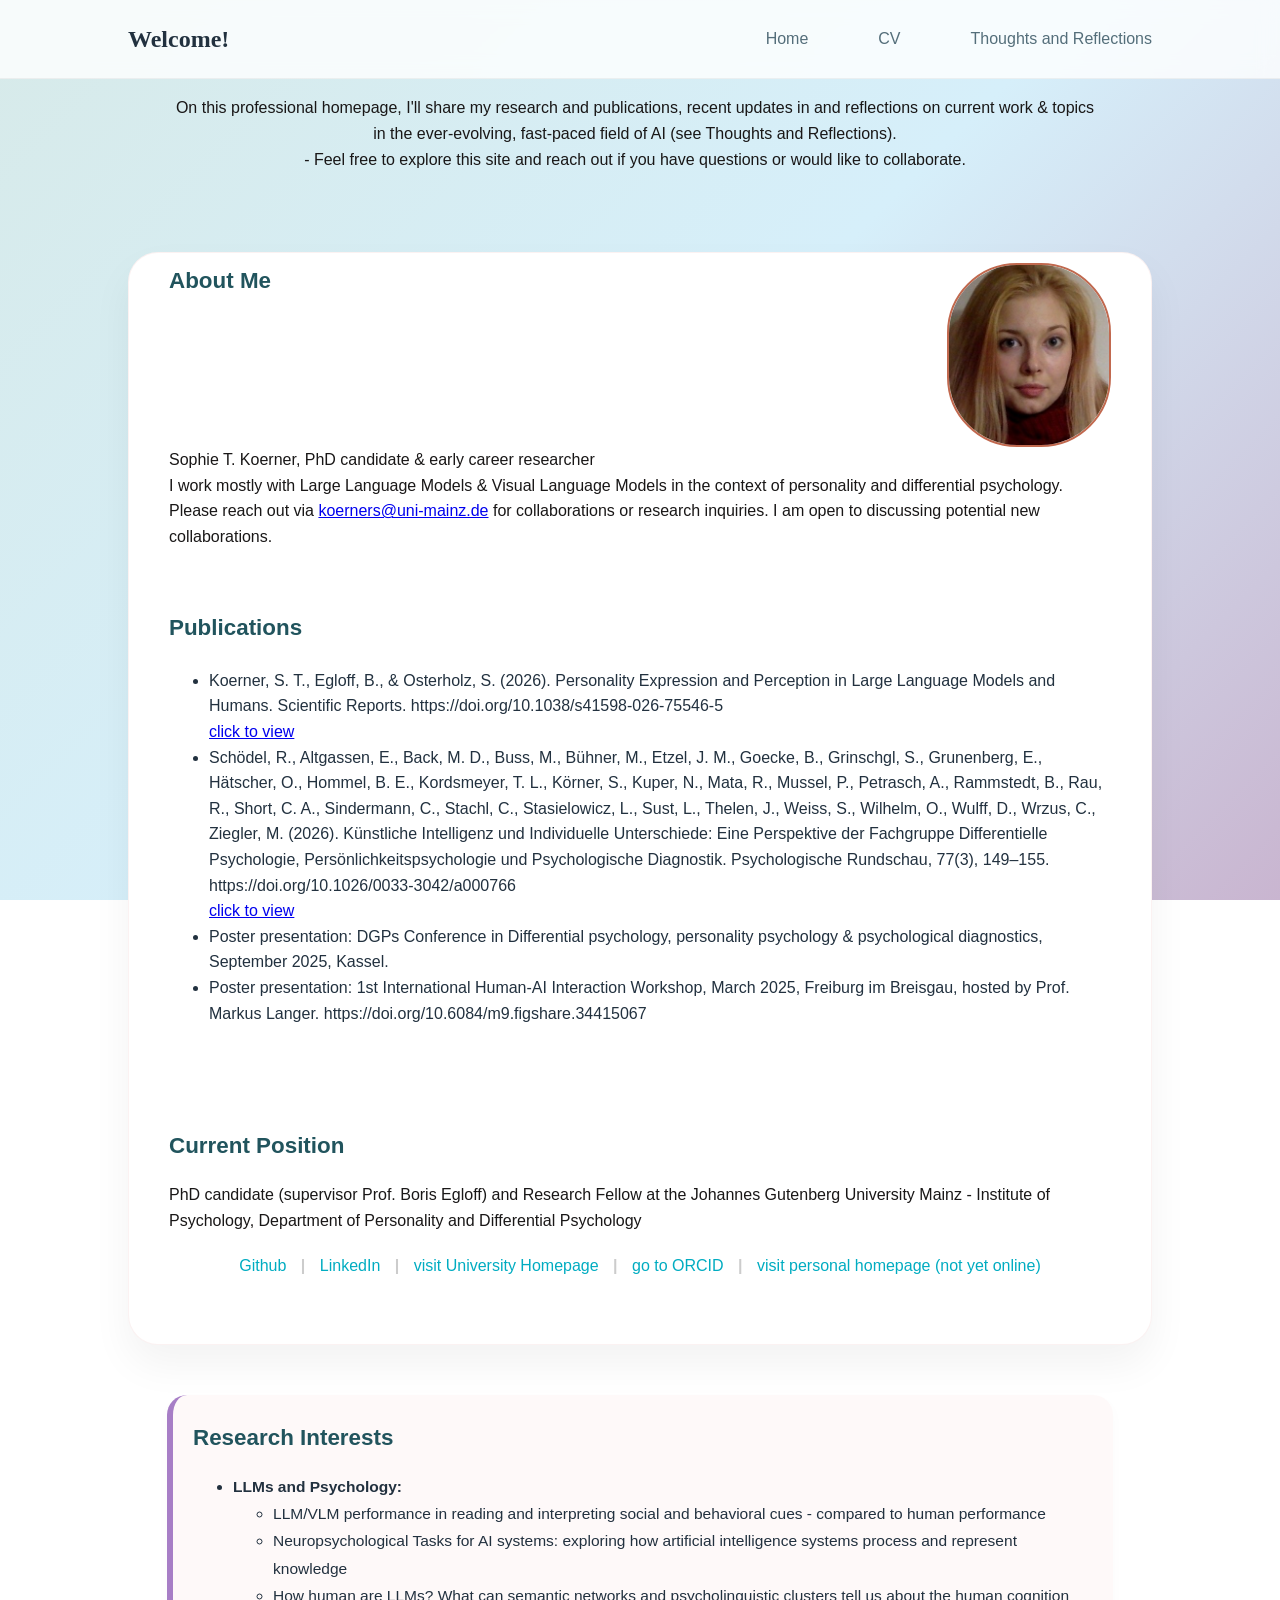
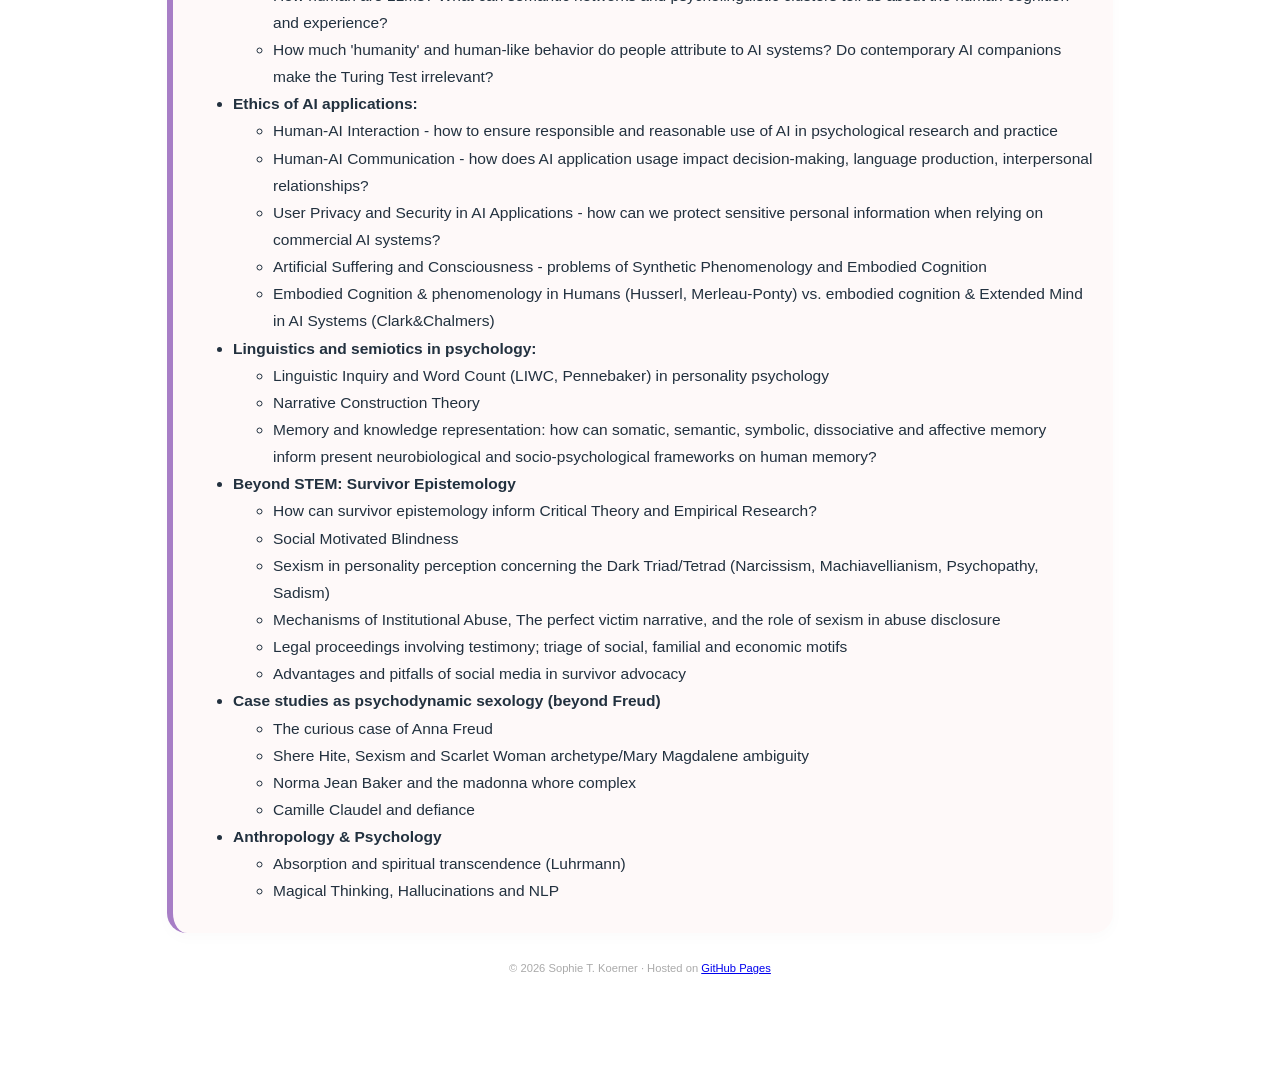
==== commit 74ca5a7d: "Update publication list and fix minor text issues" ====
--- a/index.html
+++ b/index.html
@@ -51,7 +51,7 @@
 	<!-- Hyperlinks with URLs -->
 	 <h3>Publications</h3>
         <ul>
-       <!-- IN PRESS      <li>in press: Koerner, S. T., Egloff, B., & Osterholz, S. (2026). Personality Expression and Perception in Large Language Models and Humans. Scientific Reports. https://doi.org/10.1038/s41598-026-75546-5 </li><a href="https://doi.org/10.1038/s41598-026-75546-5"> click to view</a> -->
+            <li>Koerner, S. T., Egloff, B., & Osterholz, S. (2026). Personality Expression and Perception in Large Language Models and Humans. Scientific Reports. https://doi.org/10.1038/s41598-026-75546-5 </li><a href="https://doi.org/10.1038/s41598-026-75546-5"> click to view</a>
             <li>Schödel, R., Altgassen, E., Back, M. D., Buss, M., Bühner, M., Etzel, J. M., Goecke, B., Grinschgl, S., Grunenberg, E., Hätscher, O., Hommel, B. E., Kordsmeyer, T. L., Körner, S., Kuper, N., Mata, R., Mussel, P., Petrasch, A., Rammstedt, B., Rau, R., Short, C. A., Sindermann, C., Stachl, C., Stasielowicz, L., Sust, L., Thelen, J., Weiss, S., Wilhelm, O., Wulff, D., Wrzus, C., Ziegler, M. (2026). Künstliche Intelligenz und Individuelle Unterschiede: Eine Perspektive der Fachgruppe Differentielle Psychologie, Persönlichkeitspsychologie und Psychologische Diagnostik. Psychologische Rundschau, 77(3), 149–155. https://doi.org/10.1026/0033-3042/a000766</li><a href="https://doi.org/10.1026/0033-3042/a000766"> click to view</a>
 			<li>Poster presentation: DGPs Conference in Differential psychology, personality psychology & psychological diagnostics, September 2025, Kassel.</li>
 	        <li>Poster presentation: 1st International Human-AI Interaction Workshop, March 2025, Freiburg im Breisgau, hosted by Prof. Markus Langer. https://doi.org/10.6084/m9.figshare.34415067</li>
@@ -69,7 +69,7 @@
      <span class="separator">|</span>
 	 <a href="https://orcid.org/0009-0004-8719-4377">go to ORCID</a>
      <span class="separator">|</span>
-	 <a href="personalMM.html">visit personal homepage (not online yet)</a>
+	 <a href="personalMM.html">visit personal homepage (not yet online)</a>
     </div>
 		</div>
             <div class="section-3">
@@ -124,18 +124,17 @@
         </li>
 				        <!-- ITEM 4 -->
         <li>
-            <strong>Case studies as psychodynamic sexology (-beyond Freud)</strong>
+            <strong>Case studies as psychodynamic sexology (beyond Freud)</strong>
             <ul>
                 <li>The curious case of Anna Freud</li>
                 <li>Shere Hite, Sexism and Scarlet Woman archetype/Mary Magdalene ambiguity</li>
-                <li>Norma Jean Baker</li>
-                <li>The madonna whore complex</li>
+                <li>Norma Jean Baker and the madonna whore complex</li>
                 <li>Camille Claudel and defiance</li>
             </ul>
         </li>
 				<!-- ITEM 5 -->
         <li>
-            <strong>Anthropology</strong>
+            <strong>Anthropology & Psychology</strong>
             <ul>
                 <li>Absorption and spiritual transcendence (Luhrmann)</li>
 			   <li>Magical Thinking, Hallucinations and NLP</li>
